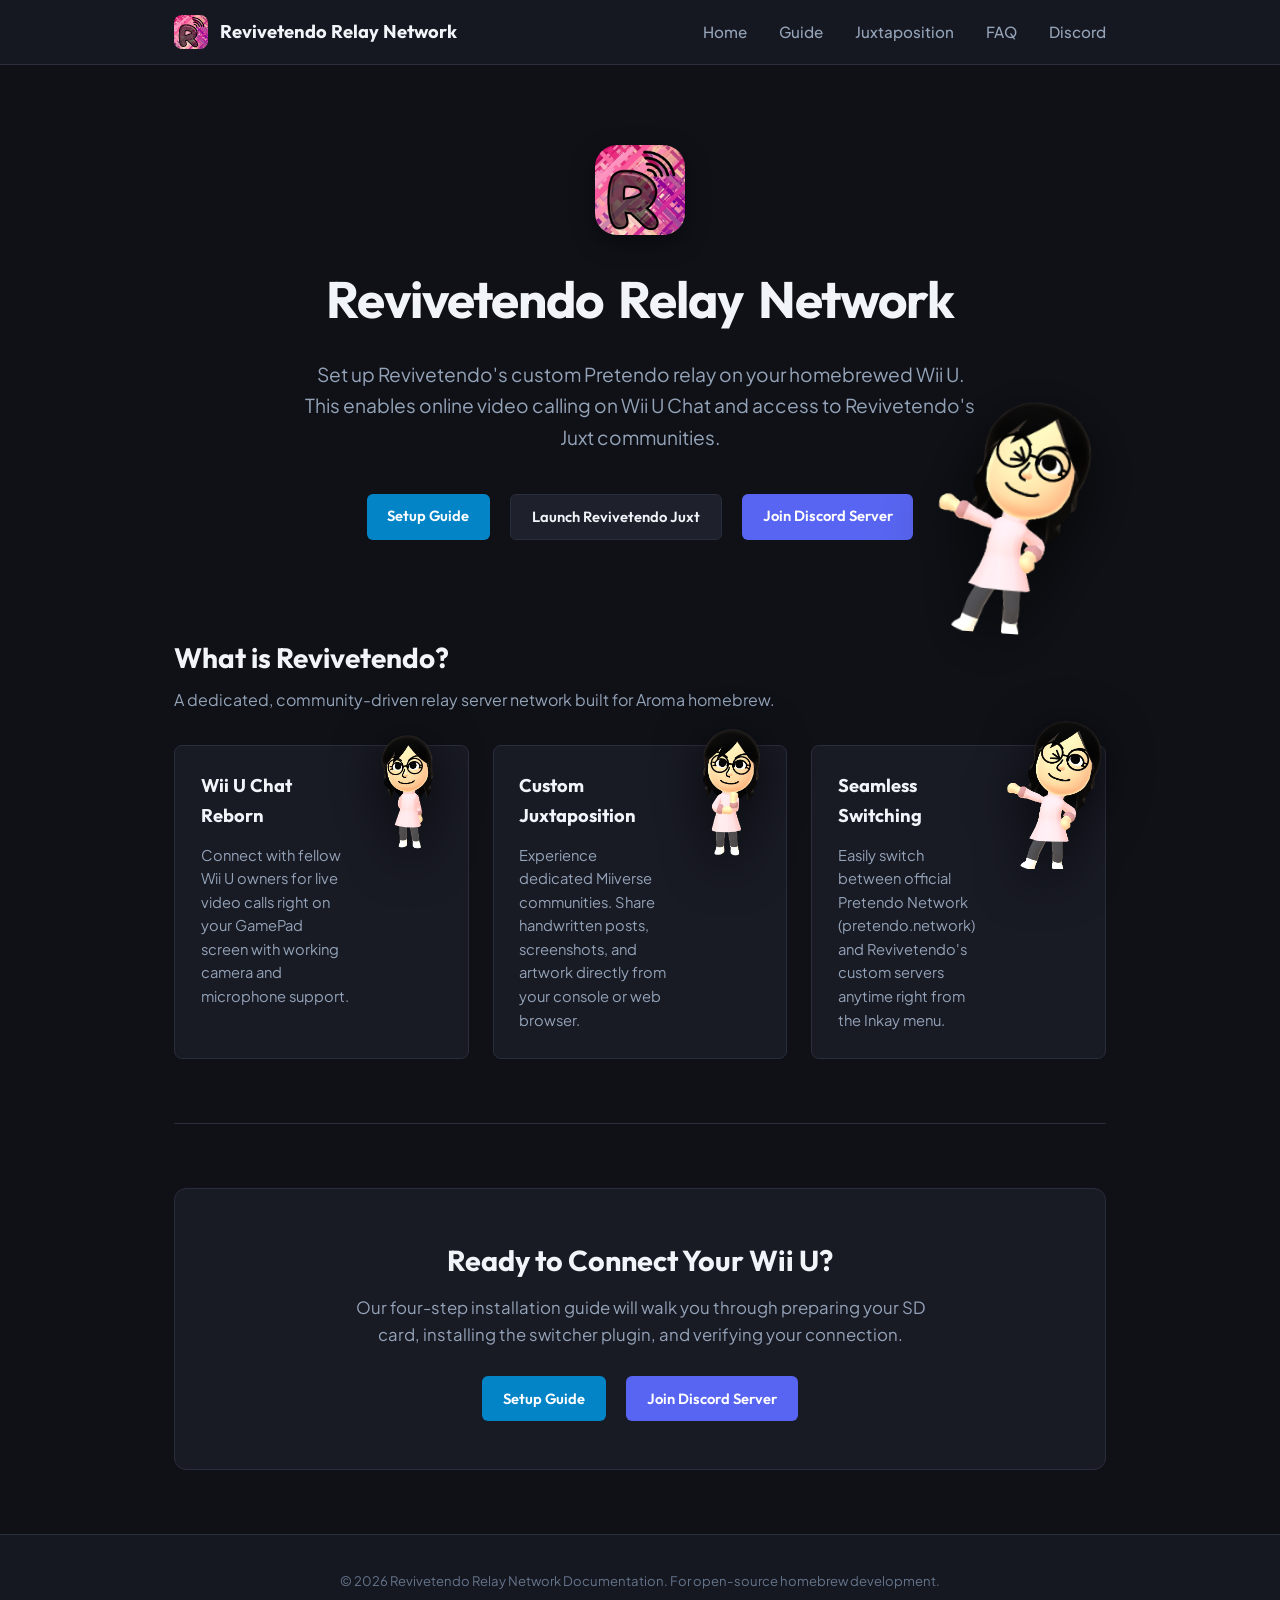
==== index.html @ d68499a0 "Use greetings_mii instead of laying_down_wondering_mii on Seamless Switching card" ====
<!DOCTYPE html>
<html lang="en">
<head>
  <meta charset="UTF-8">
  <meta name="viewport" content="width=device-width, initial-scale=1.0">
  <title>Revivetendo Relay Network — Home</title>
  <meta name="description" content="Welcome to the Revivetendo Relay Network. Bringing online video calling and custom Miiverse communities back to homebrewed Wii U consoles.">
  <link rel="icon" type="image/png" href="images/revivetendo_icon.png">
  <link rel="preconnect" href="https://fonts.googleapis.com">
  <link rel="preconnect" href="https://fonts.gstatic.com" crossorigin>
  <link href="https://fonts.googleapis.com/css2?family=Outfit:wght@400;500;600;700&family=Plus+Jakarta+Sans:wght@400;500;600;700&family=Fira+Code:wght@400;500&display=swap" rel="stylesheet">
  <link rel="stylesheet" href="style.css">
</head>
<body>
  <!-- Top Navigation -->
  <header class="navbar">
    <div class="nav-container">
      <a href="index.html" class="brand">
        <img src="images/revivetendo_icon.png" alt="Revivetendo Icon" class="brand-icon">
        <span class="brand-title">Revivetendo Relay Network</span>
      </a>

      <nav class="nav-links">
        <a href="index.html" class="nav-link">Home</a>
        <a href="guide.html" class="nav-link">Guide</a>
        <a href="guide.html#juxtaposition" class="nav-link">Juxtaposition</a>
        <a href="guide.html#faq" class="nav-link">FAQ</a>
        <a href="https://discord.gg/hbrHNpaX47" target="_blank" rel="noopener noreferrer" class="nav-link">Discord</a>
      </nav>
    </div>
  </header>

  <!-- Main Content -->
  <main class="main-content">
    <div class="container">
      <!-- Hero Section -->
      <section class="hero-section">
        <img src="images/greetings_mii.png" alt="Greetings Mii" class="mii-overlap-hero">
        <img src="images/revivetendo_icon.png" alt="Revivetendo Icon" class="hero-icon">
        
        <h1 class="animated-title">
          <span class="word" style="--animation-order: 1;">Revivetendo</span>
          <span class="word" style="--animation-order: 2;">Relay</span>
          <span class="word" style="--animation-order: 3;">Network</span>
        </h1>

        <p class="hero-description">
          Set up Revivetendo's custom Pretendo relay on your homebrewed Wii U. This enables online video calling on Wii U Chat and access to Revivetendo's Juxt communities.
        </p>

        <div class="hero-buttons">
          <a href="guide.html" class="btn btn-primary">
            Setup Guide
          </a>
          <a href="https://olv-web.nicochristmann.net/" target="_blank" rel="noopener noreferrer" class="btn btn-secondary">
            Launch Revivetendo Juxt
          </a>
          <a href="https://discord.gg/hbrHNpaX47" target="_blank" rel="noopener noreferrer" class="btn btn-discord">
            Join Discord Server
          </a>
        </div>
      </section>

      <!-- Key Features Grid -->
      <section class="content-section">
        <h2>What is Revivetendo?</h2>
        <p class="section-lead">A dedicated, community-driven relay server network built for Aroma homebrew.</p>

        <div class="feature-grid">
          <div class="feature-card has-mii">
            <img src="images/one_hand_on_the_back_mii.png" alt="Greeting Mii" class="mii-card-corner">
            <h3>Wii U Chat Reborn</h3>
            <p>Connect with fellow Wii U owners for live video calls right on your GamePad screen with working camera and microphone support.</p>
          </div>

          <div class="feature-card has-mii">
            <img src="images/thinking_mii.png" alt="Thinking Mii" class="mii-card-corner">
            <h3>Custom Juxtaposition</h3>
            <p>Experience dedicated Miiverse communities. Share handwritten posts, screenshots, and artwork directly from your console or web browser.</p>
          </div>

          <div class="feature-card has-mii">
            <img src="images/greetings_mii.png" alt="Greetings Mii" class="mii-card-corner">
            <h3>Seamless Switching</h3>
            <p>Easily switch between official Pretendo Network (pretendo.network) and Revivetendo's custom servers anytime right from the Inkay menu.</p>
          </div>
        </div>
      </section>

      <!-- Quick Start Banner -->
      <section class="quick-start-banner">
        <h2>Ready to Connect Your Wii U?</h2>
        <p>Our four-step installation guide will walk you through preparing your SD card, installing the switcher plugin, and verifying your connection.</p>
        <div class="hero-buttons">
          <a href="guide.html" class="btn btn-primary">Setup Guide</a>
          <a href="https://discord.gg/hbrHNpaX47" target="_blank" rel="noopener noreferrer" class="btn btn-discord">Join Discord Server</a>
        </div>
      </section>
    </div>
  </main>

  <!-- Footer -->
  <footer class="footer">
    <div class="container footer-content">
      <p>&copy; 2026 Revivetendo Relay Network Documentation. For open-source homebrew development.</p>
    </div>
  </footer>

  <script src="app.js"></script>
</body>
</html>
---- style.css ----
/* ==========================================================================
   Revivetendo Relay Network — Clean Solid CSS Design System
   ========================================================================== */

:root {
  /* Solid Color Palette - No Gradients or Glows */
  --bg-primary: #0f1117;
  --bg-secondary: #161821;
  --bg-tertiary: #1e202b;
  --bg-card: #181a24;
  --border-color: #2a2d3d;
  --border-hover: #3d4259;

  --text-main: #f1f5f9;
  --text-muted: #94a3b8;
  --text-dim: #64748b;

  --accent-cyan: #0284c7;
  --accent-cyan-hover: #0369a1;
  --accent-light: #38bdf8;
  --accent-purple: #7c3aed;
  --accent-green: #059669;

  /* Clean Typography */
  --font-main: 'Outfit', -apple-system, BlinkMacSystemFont, sans-serif;
  --font-body: 'Plus Jakarta Sans', -apple-system, BlinkMacSystemFont, sans-serif;
  --font-mono: 'Fira Code', monospace;
}

* {
  box-sizing: border-box;
  margin: 0;
  padding: 0;
}

html {
  scroll-behavior: smooth;
  font-family: var(--font-body);
  background-color: var(--bg-primary);
  color: var(--text-main);
}

body {
  line-height: 1.6;
}

.container {
  max-width: 980px;
  margin: 0 auto;
  padding: 0 1.5rem;
}

/* Links - High Contrast Bright Cyan */
a {
  color: var(--accent-light);
  text-decoration: underline;
  text-underline-offset: 3px;
  transition: color 0.15s ease;
}

a:hover {
  color: #7dd3fc;
}

/* Navigation */
.navbar {
  position: sticky;
  top: 0;
  z-index: 100;
  background-color: var(--bg-secondary);
  border-bottom: 1px solid var(--border-color);
}

.nav-container {
  display: flex;
  align-items: center;
  justify-content: space-between;
  height: 64px;
  max-width: 980px;
  margin: 0 auto;
  padding: 0 1.5rem;
}

.brand {
  display: flex;
  align-items: center;
  gap: 0.75rem;
  text-decoration: none !important;
}

.brand-icon {
  width: 34px;
  height: 34px;
  border-radius: 8px;
  object-fit: contain;
}

.brand-title {
  font-family: var(--font-main);
  font-weight: 700;
  font-size: 1.15rem;
  color: var(--text-main);
}

.nav-links {
  display: flex;
  gap: 2rem;
}

.nav-link {
  color: var(--text-muted);
  text-decoration: none !important;
  font-size: 0.95rem;
  font-weight: 500;
  transition: color 0.15s ease;
}

.nav-link:hover {
  color: var(--text-main);
}

/* Page Header */
.page-header {
  padding: 3rem 0 2rem;
  border-bottom: 1px solid var(--border-color);
  margin-bottom: 3rem;
}

.page-header h1 {
  font-family: var(--font-main);
  font-size: 2.3rem;
  font-weight: 700;
  color: var(--text-main);
  margin-bottom: 0.8rem;
}

.page-description {
  font-size: 1.05rem;
  color: var(--text-muted);
  max-width: 780px;
  line-height: 1.65;
}

/* Section Shared Styles */
.guide-section,
.content-section {
  margin-bottom: 4rem;
  padding-bottom: 4rem;
  border-bottom: 1px solid var(--border-color);
}

.guide-section h2,
.content-section h2 {
  font-family: var(--font-main);
  font-size: 1.75rem;
  font-weight: 700;
  color: var(--text-main);
  margin-bottom: 0.4rem;
}

.section-lead {
  font-size: 1rem;
  color: var(--text-muted);
  margin-bottom: 2rem;
}

/* Step Cards */
.steps-list {
  display: flex;
  flex-direction: column;
  gap: 2rem;
}

.step-card {
  display: grid;
  grid-template-columns: 85px 1fr;
  gap: 1.8rem;
  background-color: var(--bg-card);
  border: 1px solid var(--border-color);
  border-radius: 10px;
  padding: 2rem;
  position: relative;
  overflow: hidden;
}

.step-number {
  font-family: var(--font-main);
  font-size: 1.05rem;
  font-weight: 700;
  color: var(--accent-light);
  text-transform: uppercase;
  letter-spacing: 0.05em;
  padding-top: 0.1rem;
}

.step-content h3 {
  font-family: var(--font-main);
  font-size: 1.35rem;
  font-weight: 700;
  color: var(--text-main);
  margin-bottom: 0.6rem;
}

.step-content p {
  color: var(--text-main);
  font-size: 0.98rem;
  margin-bottom: 1.25rem;
}

.step-note {
  font-size: 0.9rem !important;
  color: var(--text-muted) !important;
  margin-top: 1rem;
  margin-bottom: 0 !important;
}

/* Guide Reference Images - Natural Aspect Ratio, No Black Areas */
.guide-image-container {
  margin: 1.5rem 0;
  width: 100%;
}

.guide-image {
  width: 100%;
  max-width: 580px;
  height: auto;
  display: block;
  border: 1px solid var(--border-color);
  border-radius: 8px;
  box-shadow: 0 4px 14px rgba(0, 0, 0, 0.35);
}

.image-caption {
  font-size: 0.82rem;
  color: var(--text-dim);
  margin-top: 0.5rem;
  display: block;
}

/* Clean Boxes inside steps */
.info-box {
  background-color: var(--bg-tertiary);
  border: 1px solid var(--border-color);
  border-radius: 8px;
  padding: 1.25rem 1.4rem;
  margin-bottom: 1.5rem;
}

.info-box h4 {
  font-size: 0.95rem;
  font-weight: 700;
  color: var(--text-main);
  margin-bottom: 0.4rem;
}

.info-box p {
  font-size: 0.92rem !important;
  color: var(--text-muted) !important;
  margin: 0 !important;
}

.requirements-list {
  background-color: var(--bg-tertiary);
  border: 1px solid var(--border-color);
  border-radius: 8px;
  padding: 1.25rem 1.4rem;
}

.requirements-list h4 {
  font-size: 0.95rem;
  font-weight: 700;
  color: var(--text-main);
  margin-bottom: 0.6rem;
}

.requirements-list ul {
  list-style-type: disc;
  margin-left: 1.25rem;
  display: flex;
  flex-direction: column;
  gap: 0.5rem;
}

.requirements-list li {
  font-size: 0.92rem;
  color: var(--text-main);
}

/* Action Box */
.action-box {
  background-color: var(--bg-tertiary);
  border: 1px solid var(--border-color);
  border-radius: 8px;
  padding: 1.25rem 1.4rem;
  display: flex;
  align-items: center;
  justify-content: space-between;
  gap: 1.5rem;
  margin-bottom: 1.5rem;
  flex-wrap: wrap;
}

.action-box h4 {
  font-size: 1.05rem;
  color: var(--text-main);
  font-weight: 700;
  margin-bottom: 0.15rem;
}

.text-muted {
  color: var(--text-muted);
  font-size: 0.85rem;
}

/* Buttons - Pure White Text on Cyan Background */
.btn,
a.btn,
.feature-card a.btn,
.action-box a.btn {
  display: inline-block;
  padding: 0.65rem 1.3rem;
  border-radius: 6px;
  font-family: var(--font-main);
  font-weight: 600;
  font-size: 0.92rem;
  text-decoration: none !important;
  border: none;
  cursor: pointer;
  background-color: var(--accent-cyan);
  color: #ffffff !important;
  transition: background-color 0.15s ease, border-color 0.15s ease;
}

.btn:hover,
a.btn:hover,
.feature-card a.btn:hover,
.action-box a.btn:hover {
  background-color: var(--accent-cyan-hover);
  color: #ffffff !important;
}

.btn-secondary,
a.btn-secondary {
  background-color: var(--bg-tertiary) !important;
  border: 1px solid var(--border-color) !important;
  color: var(--text-main) !important;
}

.btn-secondary:hover,
a.btn-secondary:hover {
  background-color: #262938 !important;
  border-color: var(--border-hover) !important;
  color: #ffffff !important;
}

.btn-discord,
a.btn-discord {
  background-color: #5865f2 !important;
  color: #ffffff !important;
}

.btn-discord:hover,
a.btn-discord:hover {
  background-color: #4752c4 !important;
  color: #ffffff !important;
}

/* Landing Page Hero Section */
.hero-section {
  padding: 5rem 0 3rem;
  border-bottom: none !important;
  margin-bottom: 3rem;
  text-align: center;
  position: relative;
  overflow: visible !important;
}

.hero-icon {
  width: 90px;
  height: 90px;
  border-radius: 22px;
  margin: 0 auto 1.5rem;
  display: block;
  box-shadow: 0 8px 24px rgba(0, 0, 0, 0.4);
}

/* Animation: Drop in one by one from top WITHOUT fade (opacity stays 100%) */
@keyframes dropFromTop {
  0% {
    transform: translateY(-45px);
    visibility: hidden;
  }
  1% {
    visibility: visible;
  }
  100% {
    transform: translateY(0);
    visibility: visible;
  }
}

.animated-title {
  display: inline-flex;
  gap: 0.3em;
  flex-wrap: wrap;
  justify-content: center;
  font-family: var(--font-main);
  font-size: 3.2rem;
  font-weight: 700;
  color: var(--text-main);
  margin-bottom: 1.1rem;
  letter-spacing: -0.02em;
}

.animated-title .word {
  display: inline-block;
  visibility: hidden;
  animation: dropFromTop 0.32s cubic-bezier(0.2, 0.85, 0.35, 1.1) forwards;
  animation-delay: calc(var(--animation-order) * 0.25s);
}

.hero-description {
  font-size: 1.2rem;
  color: var(--text-muted);
  max-width: 680px;
  margin: 0 auto 2.5rem;
  line-height: 1.65;
}

.hero-buttons {
  display: flex;
  gap: 1.25rem;
  justify-content: center;
  flex-wrap: wrap;
}

/* Mii Characters Placed Inside Blank Box Areas & Popping Out-of-Bounds */
.content-section,
.feature-grid,
.feature-card,
.step-card,
.info-box,
.requirements-list {
  position: relative;
  overflow: visible !important;
}

/* Feature cards with outer corner Miis: reserve 90px right padding on BOTH title and paragraph so text wraps cleanly and zero words are blocked */
.feature-card.has-mii {
  position: relative;
  overflow: visible !important;
}

.feature-card.has-mii h3,
.feature-card.has-mii p {
  padding-right: 90px;
}

.feature-card.has-mii h3 {
  margin-bottom: 0.85rem;
}

.mii-card-corner {
  position: absolute;
  right: -24px;
  top: -42px;
  height: 165px;
  width: auto;
  z-index: 10;
  filter: drop-shadow(0 10px 24px rgba(0, 0, 0, 0.65));
  pointer-events: none;
}

.mii-card-corner-lounging {
  position: absolute;
  right: -18px;
  top: -50px;
  height: 140px;
  width: auto;
  z-index: 10;
  filter: drop-shadow(0 10px 24px rgba(0, 0, 0, 0.65));
  pointer-events: none;
}

/* Hero section bottom-right overlapping Mii */
.mii-overlap-hero {
  position: absolute;
  right: -25px;
  bottom: -45px;
  height: 260px;
  width: auto;
  z-index: 10;
  filter: drop-shadow(0 16px 36px rgba(0, 0, 0, 0.7));
  transform: rotate(4deg);
  pointer-events: none;
}

@media (max-width: 900px) {
  .mii-overlap-hero {
    height: 180px;
    right: -10px;
    bottom: -30px;
  }
}

@media (max-width: 600px) {
  .feature-card.has-mii h3 {
    padding-right: 0;
  }
  .mii-card-corner,
  .mii-overlap-hero {
    display: none;
  }
}

/* Quick Start Banner */
.quick-start-banner {
  background-color: var(--bg-card);
  border: 1px solid var(--border-color);
  border-radius: 12px;
  padding: 3rem 2rem;
  text-align: center;
  margin-bottom: 4rem;
  position: relative;
  overflow: hidden;
}

.quick-start-banner h2 {
  font-family: var(--font-main);
  font-size: 1.8rem;
  font-weight: 700;
  color: var(--text-main);
  margin-bottom: 0.75rem;
}

.quick-start-banner p {
  color: var(--text-muted);
  font-size: 1.05rem;
  margin-bottom: 1.75rem;
  max-width: 580px;
  margin-left: auto;
  margin-right: auto;
}

/* Code block / Directory tree */
.code-block {
  background-color: var(--bg-tertiary);
  border: 1px solid var(--border-color);
  border-radius: 8px;
  overflow: hidden;
  margin-bottom: 1.5rem;
}

.code-header {
  background-color: var(--bg-secondary);
  padding: 0.55rem 1.2rem;
  display: flex;
  justify-content: space-between;
  align-items: center;
  font-size: 0.82rem;
  color: var(--text-muted);
  border-bottom: 1px solid var(--border-color);
}

.btn-copy {
  background-color: var(--border-color);
  border: none;
  color: var(--text-main);
  padding: 0.28rem 0.7rem;
  border-radius: 4px;
  font-size: 0.75rem;
  font-weight: 600;
  cursor: pointer;
}

.btn-copy:hover {
  background-color: var(--border-hover);
}

.code-block pre {
  padding: 1.1rem 1.4rem;
  font-family: var(--font-mono);
  font-size: 0.86rem;
  line-height: 1.5;
  color: var(--text-main);
  overflow-x: auto;
}

/* Ordered instructions */
.ordered-instructions {
  margin-left: 1.4rem;
  display: flex;
  flex-direction: column;
  gap: 0.85rem;
  margin-bottom: 1.5rem;
}

.ordered-instructions li {
  font-size: 0.95rem;
  color: var(--text-main);
  padding-left: 0.3rem;
}

/* Controller Physical Button Tokens */
.controller-btn {
  display: inline-flex;
  align-items: center;
  justify-content: center;
  font-family: var(--font-main);
  font-weight: 700;
  color: #f8fafc;
  background-color: #334155;
  border: 1px solid #64748b;
  box-shadow: 0 2px 0 #0f172a, 0 3px 3px rgba(0, 0, 0, 0.3);
  user-select: none;
  vertical-align: middle;
  line-height: 1;
  margin: 0 0.15rem;
}

.controller-btn.btn-round {
  width: 24px;
  height: 24px;
  border-radius: 50%;
  font-size: 0.82rem;
}

.controller-btn.btn-shoulder {
  padding: 0 0.55rem;
  height: 24px;
  border-radius: 6px;
  font-size: 0.82rem;
}

.controller-btn.btn-pill {
  padding: 0 0.65rem;
  height: 24px;
  border-radius: 12px;
  font-size: 0.74rem;
  letter-spacing: 0.04em;
}

.controller-btn.btn-dpad {
  width: 24px;
  height: 24px;
  border-radius: 4px;
  padding: 2px;
}

.controller-btn svg {
  display: block;
}

/* Feature Grid */
.feature-grid {
  display: grid;
  grid-template-columns: repeat(auto-fit, minmax(280px, 1fr));
  gap: 1.5rem;
}

.feature-card {
  background-color: var(--bg-card);
  border: 1px solid var(--border-color);
  border-radius: 8px;
  padding: 1.6rem;
}

.feature-card h3 {
  font-family: var(--font-main);
  font-size: 1.15rem;
  font-weight: 700;
  color: var(--text-main);
  margin-bottom: 0.5rem;
}

.feature-card p {
  color: var(--text-muted);
  font-size: 0.92rem;
  line-height: 1.6;
}

.feature-card a {
  color: var(--accent-light);
}

.feature-card a:hover {
  text-decoration: underline;
}

/* FAQ List */
.faq-list {
  display: flex;
  flex-direction: column;
  gap: 0.85rem;
}

.faq-item {
  background-color: var(--bg-card);
  border: 1px solid var(--border-color);
  border-radius: 8px;
  overflow: hidden;
}

.faq-question {
  width: 100%;
  background-color: transparent;
  border: none;
  padding: 1.15rem 1.4rem;
  display: flex;
  justify-content: space-between;
  align-items: center;
  text-align: left;
  font-family: var(--font-main);
  font-size: 1rem;
  font-weight: 600;
  color: var(--text-main);
  cursor: pointer;
}

.faq-indicator {
  font-size: 1.25rem;
  font-weight: 400;
  color: var(--accent-light);
}

.faq-answer {
  max-height: 0;
  overflow: hidden;
  transition: max-height 0.25s ease;
}

.faq-answer p {
  padding: 0 1.4rem 1.3rem;
  color: var(--text-muted);
  font-size: 0.92rem;
  line-height: 1.65;
}

/* Footer */
.footer {
  padding: 2.2rem 0;
  background-color: var(--bg-secondary);
  border-top: 1px solid var(--border-color);
}

.footer-content {
  text-align: center;
  color: var(--text-dim);
  font-size: 0.82rem;
}

/* Responsive */
@media (max-width: 768px) {
  .step-card {
    grid-template-columns: 1fr;
    gap: 0.6rem;
  }

  .step-number {
    padding-top: 0;
  }

  .nav-links {
    display: none;
  }

  .page-header h1,
  .hero-section h1,
  .animated-title {
    font-size: 2.2rem;
  }
}
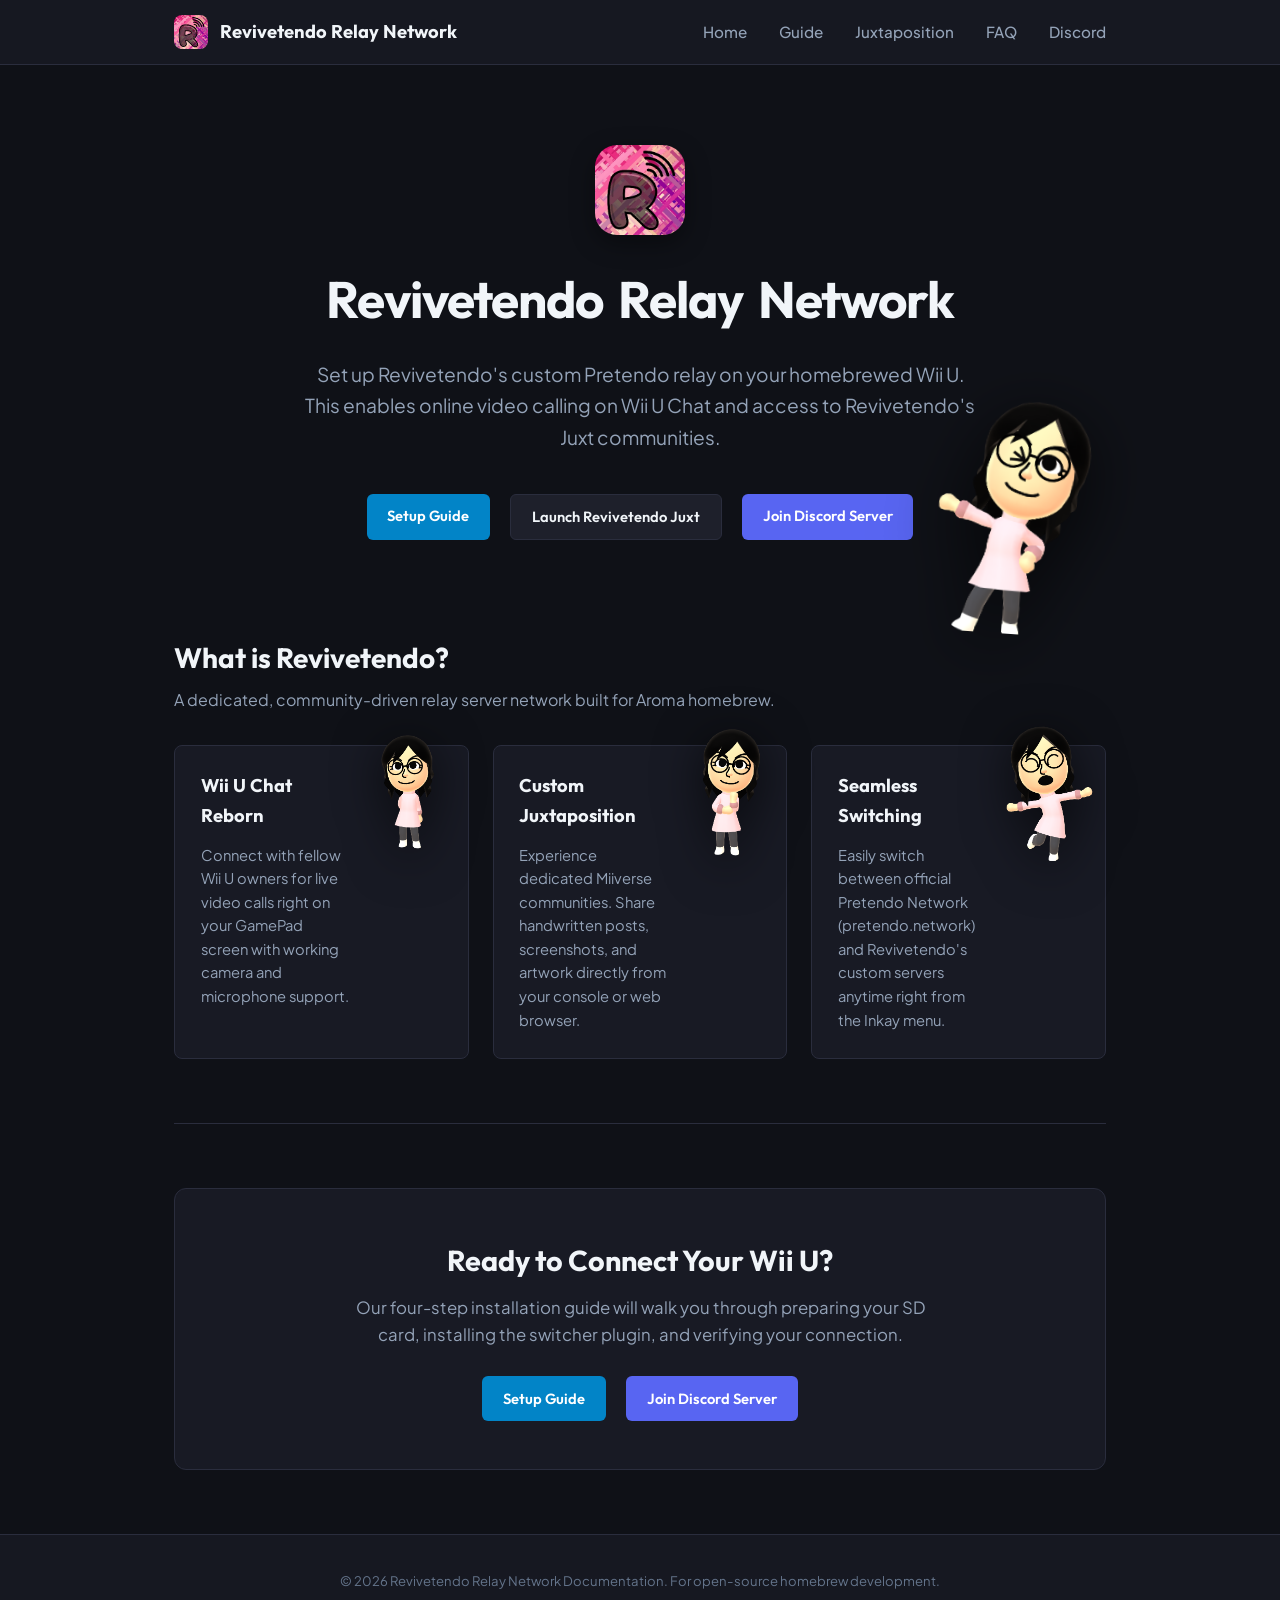
==== commit 5071397c: "Use happy_mii instead of greetings_mii on Seamless Switching feature card" ====
--- a/index.html
+++ b/index.html
@@ -80,7 +80,7 @@
           </div>
 
           <div class="feature-card has-mii">
-            <img src="images/greetings_mii.png" alt="Greetings Mii" class="mii-card-corner">
+            <img src="images/happy_mii.png" alt="Happy Mii" class="mii-card-corner">
             <h3>Seamless Switching</h3>
             <p>Easily switch between official Pretendo Network (pretendo.network) and Revivetendo's custom servers anytime right from the Inkay menu.</p>
           </div>
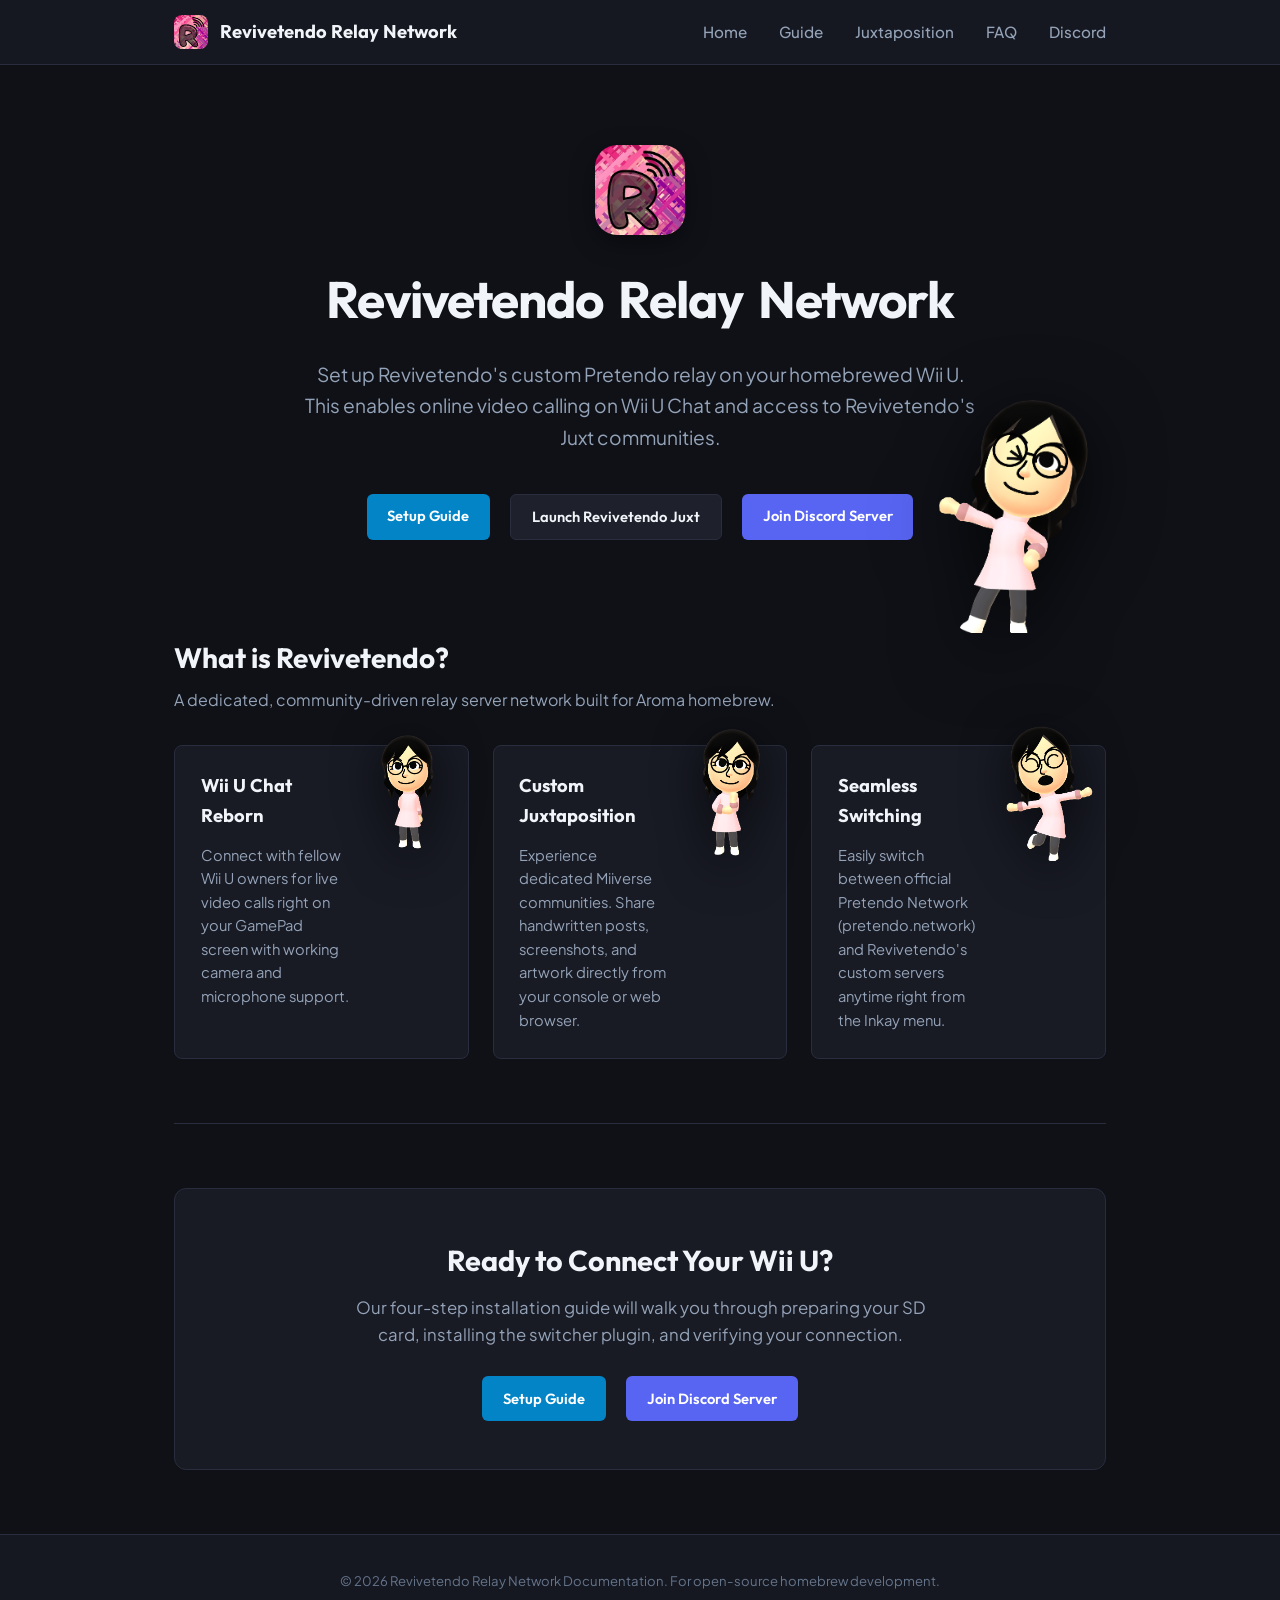
==== commit 4c110677: "Animate all landing page sections, cards, and footer to stagger into view only after title word-drop" ====
--- a/index.html
+++ b/index.html
@@ -35,7 +35,7 @@
     <div class="container">
       <!-- Hero Section -->
       <section class="hero-section">
-        <img src="images/greetings_mii.png" alt="Greetings Mii" class="mii-overlap-hero">
+        <img src="images/greetings_mii.png" alt="Greetings Mii" class="mii-overlap-hero stagger-in" style="--stagger-order: 2;">
         <img src="images/revivetendo_icon.png" alt="Revivetendo Icon" class="hero-icon">
         
         <h1 class="animated-title">
@@ -44,11 +44,11 @@
           <span class="word" style="--animation-order: 3;">Network</span>
         </h1>
 
-        <p class="hero-description">
+        <p class="hero-description stagger-in" style="--stagger-order: 0;">
           Set up Revivetendo's custom Pretendo relay on your homebrewed Wii U. This enables online video calling on Wii U Chat and access to Revivetendo's Juxt communities.
         </p>
 
-        <div class="hero-buttons">
+        <div class="hero-buttons stagger-in" style="--stagger-order: 1;">
           <a href="guide.html" class="btn btn-primary">
             Setup Guide
           </a>
@@ -63,23 +63,25 @@
 
       <!-- Key Features Grid -->
       <section class="content-section">
-        <h2>What is Revivetendo?</h2>
-        <p class="section-lead">A dedicated, community-driven relay server network built for Aroma homebrew.</p>
+        <div class="stagger-in" style="--stagger-order: 3;">
+          <h2>What is Revivetendo?</h2>
+          <p class="section-lead">A dedicated, community-driven relay server network built for Aroma homebrew.</p>
+        </div>
 
         <div class="feature-grid">
-          <div class="feature-card has-mii">
+          <div class="feature-card has-mii stagger-in" style="--stagger-order: 4;">
             <img src="images/one_hand_on_the_back_mii.png" alt="Greeting Mii" class="mii-card-corner">
             <h3>Wii U Chat Reborn</h3>
             <p>Connect with fellow Wii U owners for live video calls right on your GamePad screen with working camera and microphone support.</p>
           </div>
 
-          <div class="feature-card has-mii">
+          <div class="feature-card has-mii stagger-in" style="--stagger-order: 5;">
             <img src="images/thinking_mii.png" alt="Thinking Mii" class="mii-card-corner">
             <h3>Custom Juxtaposition</h3>
             <p>Experience dedicated Miiverse communities. Share handwritten posts, screenshots, and artwork directly from your console or web browser.</p>
           </div>
 
-          <div class="feature-card has-mii">
+          <div class="feature-card has-mii stagger-in" style="--stagger-order: 6;">
             <img src="images/happy_mii.png" alt="Happy Mii" class="mii-card-corner">
             <h3>Seamless Switching</h3>
             <p>Easily switch between official Pretendo Network (pretendo.network) and Revivetendo's custom servers anytime right from the Inkay menu.</p>
@@ -88,7 +90,7 @@
       </section>
 
       <!-- Quick Start Banner -->
-      <section class="quick-start-banner">
+      <section class="quick-start-banner stagger-in" style="--stagger-order: 7;">
         <h2>Ready to Connect Your Wii U?</h2>
         <p>Our four-step installation guide will walk you through preparing your SD card, installing the switcher plugin, and verifying your connection.</p>
         <div class="hero-buttons">
@@ -100,7 +102,7 @@
   </main>
 
   <!-- Footer -->
-  <footer class="footer">
+  <footer class="footer stagger-in" style="--stagger-order: 8;">
     <div class="container footer-content">
       <p>&copy; 2026 Revivetendo Relay Network Documentation. For open-source homebrew development.</p>
     </div>
--- a/style.css
+++ b/style.css
@@ -417,6 +417,30 @@
   visibility: hidden;
   animation: dropFromTop 0.32s cubic-bezier(0.2, 0.85, 0.35, 1.1) forwards;
   animation-delay: calc(var(--animation-order) * 0.25s);
+}
+
+/* Staggered entrance for all content appearing AFTER title word drop completes (~1.08s) */
+@keyframes staggerFadeUp {
+  0% {
+    opacity: 0;
+    transform: translateY(22px);
+    visibility: hidden;
+  }
+  1% {
+    visibility: visible;
+  }
+  100% {
+    opacity: 1;
+    transform: translateY(0);
+    visibility: visible;
+  }
+}
+
+.stagger-in {
+  opacity: 0;
+  visibility: hidden;
+  animation: staggerFadeUp 0.42s cubic-bezier(0.16, 1, 0.3, 1) forwards;
+  animation-delay: calc(1.08s + var(--stagger-order, 0) * 0.14s);
 }
 
 .hero-description {
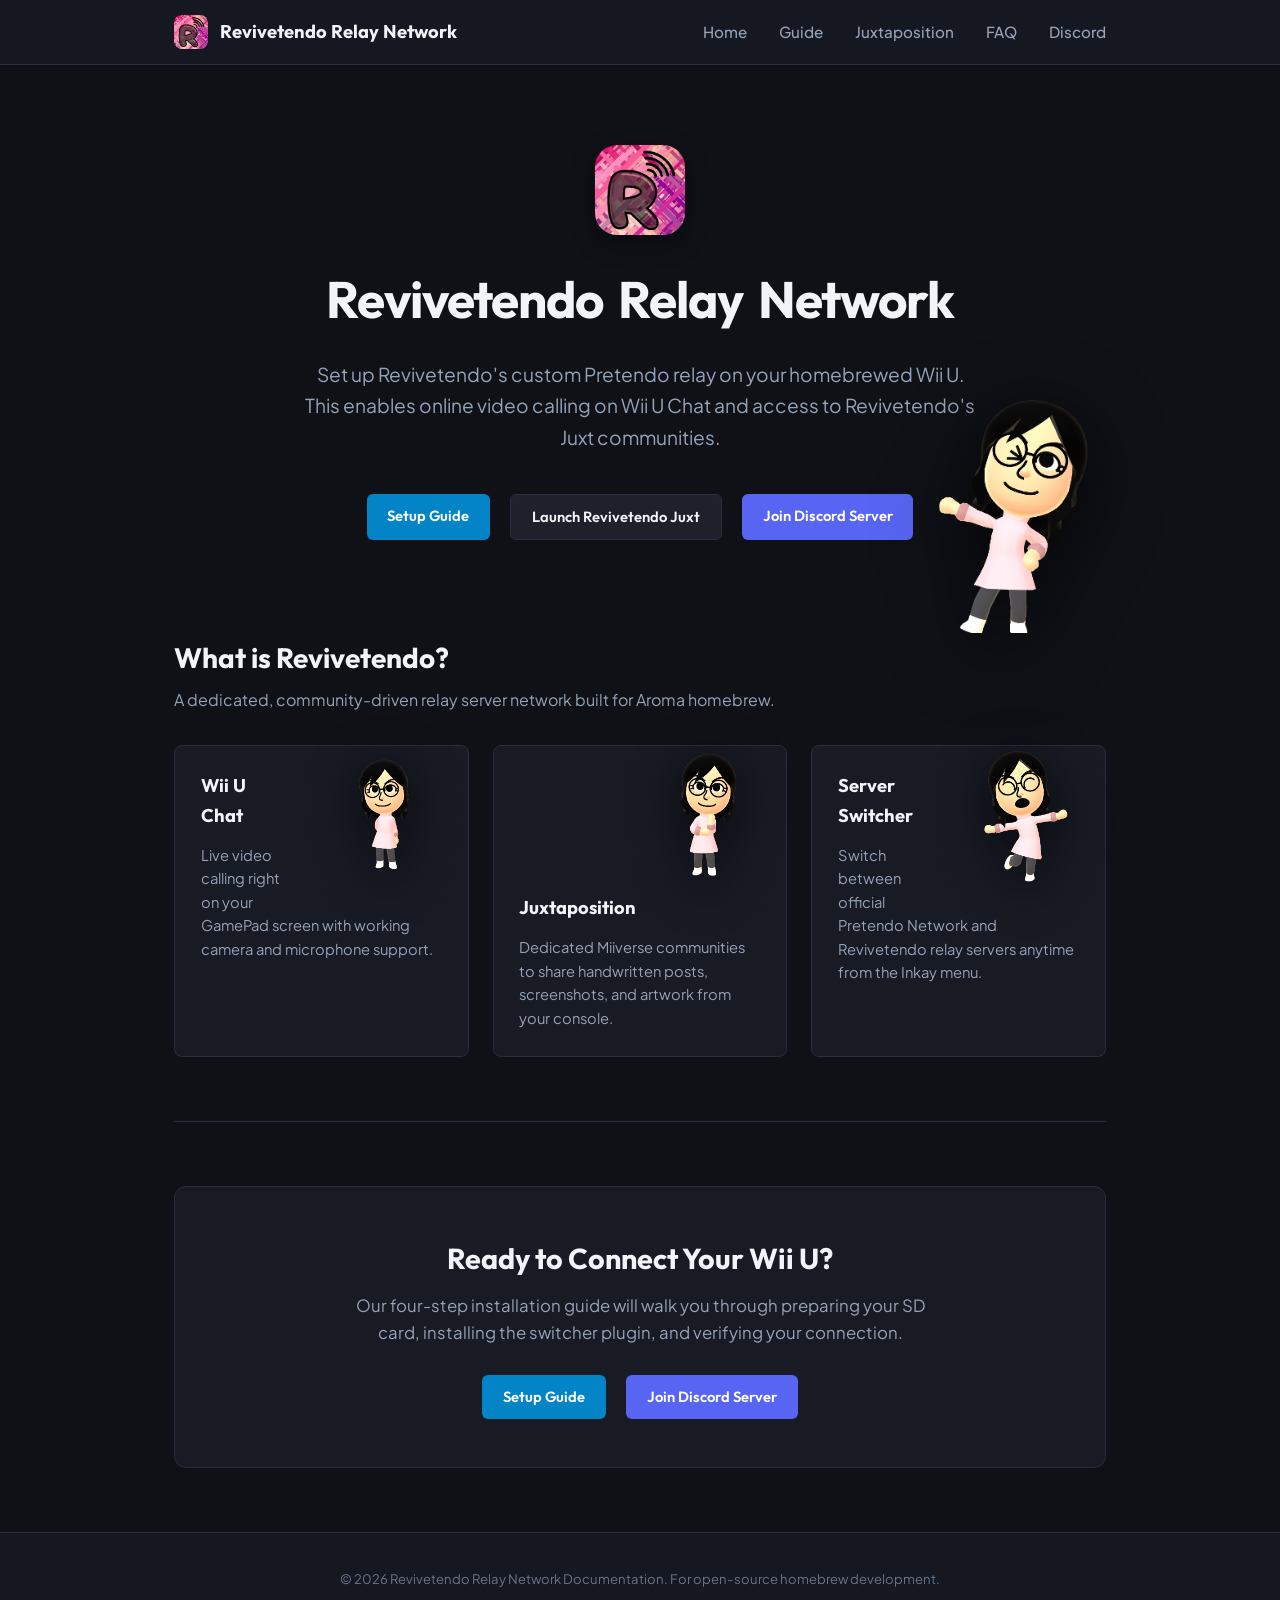
==== commit 28f49d8a: "Revert corner Miis back to float layout and simplify card titles and text for clean wrapping without" ====
--- a/index.html
+++ b/index.html
@@ -71,20 +71,20 @@
         <div class="feature-grid">
           <div class="feature-card has-mii stagger-in" style="--stagger-order: 4;">
             <img src="images/one_hand_on_the_back_mii.png" alt="Greeting Mii" class="mii-card-corner">
-            <h3>Wii U Chat Reborn</h3>
-            <p>Connect with fellow Wii U owners for live video calls right on your GamePad screen with working camera and microphone support.</p>
+            <h3>Wii U Chat</h3>
+            <p>Live video calling right on your GamePad screen with working camera and microphone support.</p>
           </div>
 
           <div class="feature-card has-mii stagger-in" style="--stagger-order: 5;">
             <img src="images/thinking_mii.png" alt="Thinking Mii" class="mii-card-corner">
-            <h3>Custom Juxtaposition</h3>
-            <p>Experience dedicated Miiverse communities. Share handwritten posts, screenshots, and artwork directly from your console or web browser.</p>
+            <h3>Juxtaposition</h3>
+            <p>Dedicated Miiverse communities to share handwritten posts, screenshots, and artwork from your console.</p>
           </div>
 
           <div class="feature-card has-mii stagger-in" style="--stagger-order: 6;">
             <img src="images/happy_mii.png" alt="Happy Mii" class="mii-card-corner">
-            <h3>Seamless Switching</h3>
-            <p>Easily switch between official Pretendo Network (pretendo.network) and Revivetendo's custom servers anytime right from the Inkay menu.</p>
+            <h3>Server Switcher</h3>
+            <p>Switch between official Pretendo Network and Revivetendo relay servers anytime from the Inkay menu.</p>
           </div>
         </div>
       </section>
--- a/style.css
+++ b/style.css
@@ -439,8 +439,8 @@
 .stagger-in {
   opacity: 0;
   visibility: hidden;
-  animation: staggerFadeUp 0.42s cubic-bezier(0.16, 1, 0.3, 1) forwards;
-  animation-delay: calc(1.08s + var(--stagger-order, 0) * 0.14s);
+  animation: staggerFadeUp 0.45s cubic-bezier(0.16, 1, 0.3, 1) forwards;
+  animation-delay: 1.08s;
 }
 
 .hero-description {
@@ -469,38 +469,29 @@
   overflow: visible !important;
 }
 
-/* Feature cards with outer corner Miis: reserve 90px right padding on BOTH title and paragraph so text wraps cleanly and zero words are blocked */
+/* Feature cards with outer corner Miis: float layout wraps upper lines (simplified titles & top p lines) next to body, and lets lower text flow across 100% width below shoes with zero empty column */
 .feature-card.has-mii {
   position: relative;
   overflow: visible !important;
 }
 
-.feature-card.has-mii h3,
-.feature-card.has-mii p {
-  padding-right: 90px;
-}
-
 .feature-card.has-mii h3 {
   margin-bottom: 0.85rem;
 }
 
+.feature-card.has-mii p {
+  padding-right: 0;
+}
+
 .mii-card-corner {
-  position: absolute;
-  right: -24px;
-  top: -42px;
-  height: 165px;
+  float: right;
+  margin-top: -42px;
+  margin-right: -24px;
+  margin-left: 16px;
+  margin-bottom: 4px;
+  height: 160px;
   width: auto;
-  z-index: 10;
-  filter: drop-shadow(0 10px 24px rgba(0, 0, 0, 0.65));
-  pointer-events: none;
-}
-
-.mii-card-corner-lounging {
-  position: absolute;
-  right: -18px;
-  top: -50px;
-  height: 140px;
-  width: auto;
+  position: relative;
   z-index: 10;
   filter: drop-shadow(0 10px 24px rgba(0, 0, 0, 0.65));
   pointer-events: none;
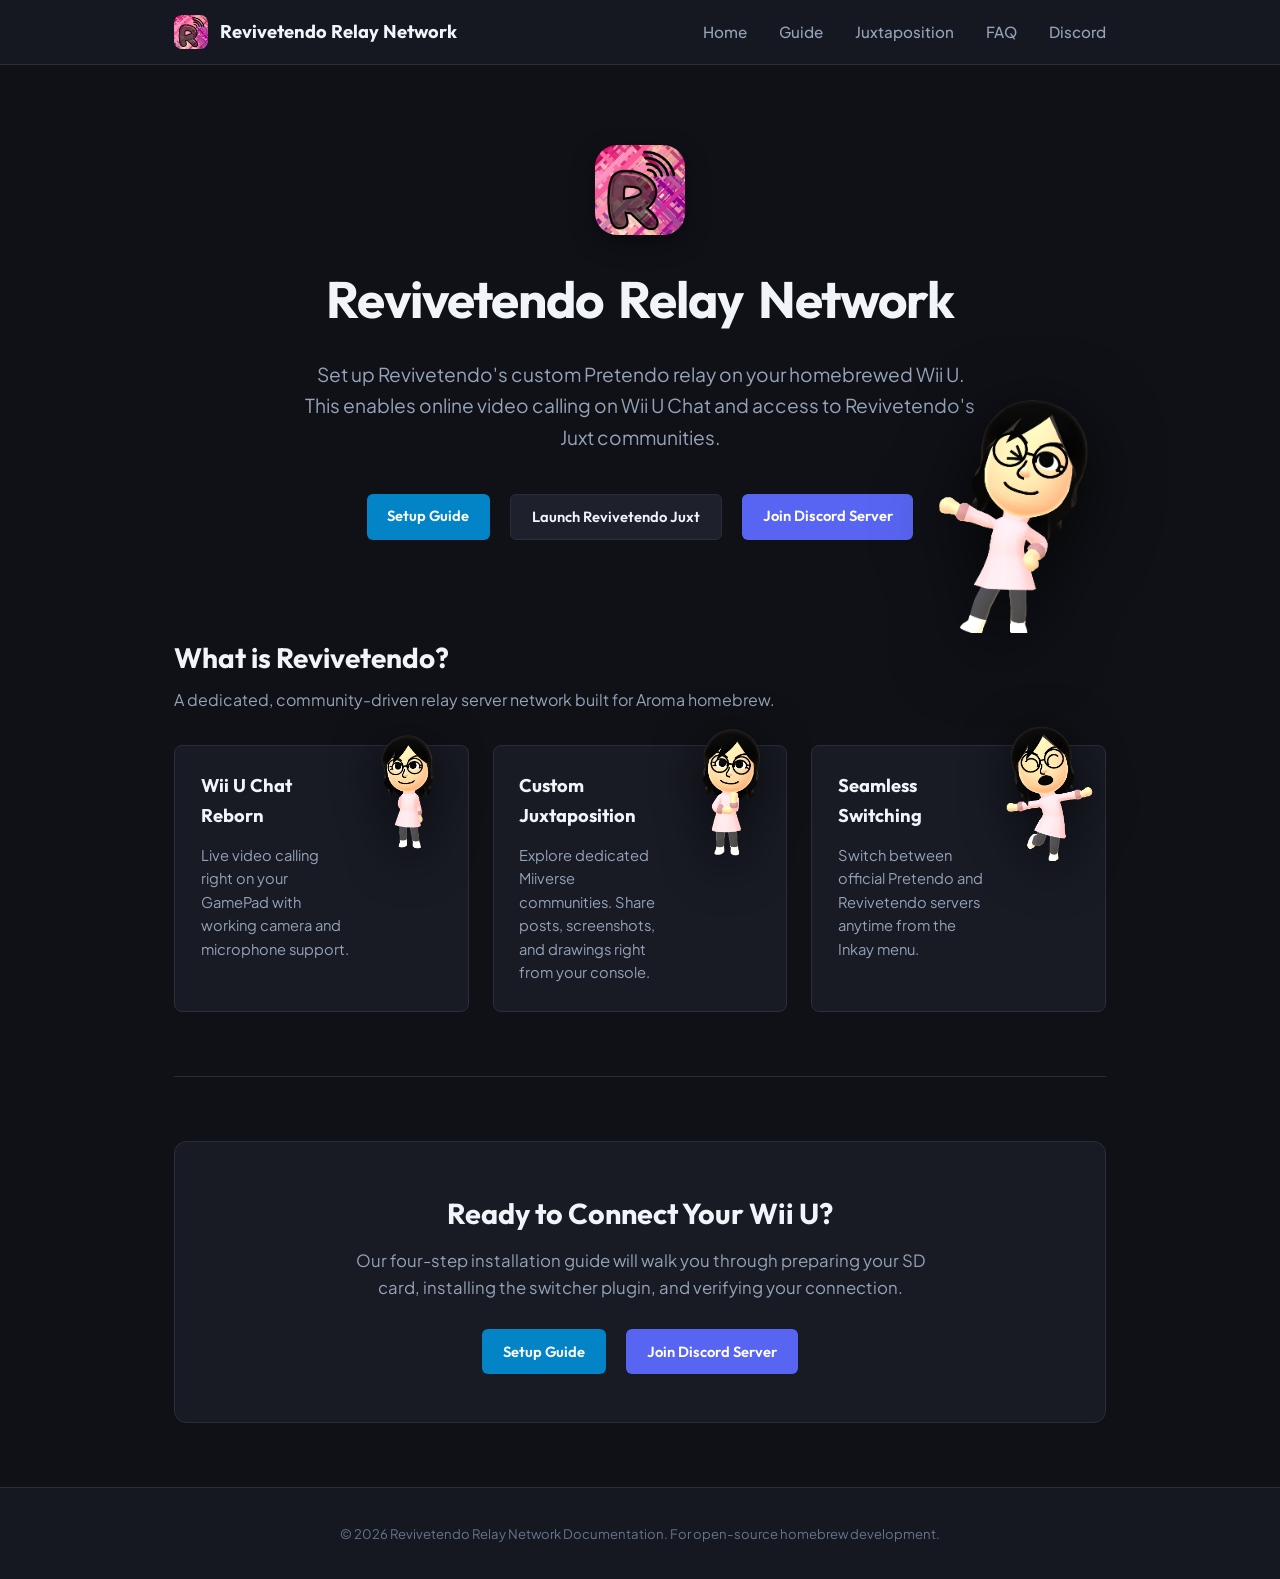
==== commit 2228d3fb: "Simplify all feature card text for punchier, concise descriptions across index and guide pages" ====
--- a/index.html
+++ b/index.html
@@ -71,20 +71,20 @@
         <div class="feature-grid">
           <div class="feature-card has-mii stagger-in" style="--stagger-order: 4;">
             <img src="images/one_hand_on_the_back_mii.png" alt="Greeting Mii" class="mii-card-corner">
-            <h3>Wii U Chat</h3>
-            <p>Live video calling right on your GamePad screen with working camera and microphone support.</p>
+            <h3>Wii U Chat Reborn</h3>
+            <p>Live video calling right on your GamePad with working camera and microphone support.</p>
           </div>
 
           <div class="feature-card has-mii stagger-in" style="--stagger-order: 5;">
             <img src="images/thinking_mii.png" alt="Thinking Mii" class="mii-card-corner">
-            <h3>Juxtaposition</h3>
-            <p>Dedicated Miiverse communities to share handwritten posts, screenshots, and artwork from your console.</p>
+            <h3>Custom Juxtaposition</h3>
+            <p>Explore dedicated Miiverse communities. Share posts, screenshots, and drawings right from your console.</p>
           </div>
 
           <div class="feature-card has-mii stagger-in" style="--stagger-order: 6;">
             <img src="images/happy_mii.png" alt="Happy Mii" class="mii-card-corner">
-            <h3>Server Switcher</h3>
-            <p>Switch between official Pretendo Network and Revivetendo relay servers anytime from the Inkay menu.</p>
+            <h3>Seamless Switching</h3>
+            <p>Switch between official Pretendo and Revivetendo servers anytime from the Inkay menu.</p>
           </div>
         </div>
       </section>
--- a/style.css
+++ b/style.css
@@ -469,29 +469,38 @@
   overflow: visible !important;
 }
 
-/* Feature cards with outer corner Miis: float layout wraps upper lines (simplified titles & top p lines) next to body, and lets lower text flow across 100% width below shoes with zero empty column */
+/* Feature cards with outer corner Miis: reserve 90px right padding on BOTH title and paragraph so text wraps cleanly and zero words are blocked */
 .feature-card.has-mii {
   position: relative;
   overflow: visible !important;
 }
 
+.feature-card.has-mii h3,
+.feature-card.has-mii p {
+  padding-right: 90px;
+}
+
 .feature-card.has-mii h3 {
   margin-bottom: 0.85rem;
 }
 
-.feature-card.has-mii p {
-  padding-right: 0;
-}
-
 .mii-card-corner {
-  float: right;
-  margin-top: -42px;
-  margin-right: -24px;
-  margin-left: 16px;
-  margin-bottom: 4px;
-  height: 160px;
+  position: absolute;
+  right: -24px;
+  top: -42px;
+  height: 165px;
   width: auto;
-  position: relative;
+  z-index: 10;
+  filter: drop-shadow(0 10px 24px rgba(0, 0, 0, 0.65));
+  pointer-events: none;
+}
+
+.mii-card-corner-lounging {
+  position: absolute;
+  right: -18px;
+  top: -50px;
+  height: 140px;
+  width: auto;
   z-index: 10;
   filter: drop-shadow(0 10px 24px rgba(0, 0, 0, 0.65));
   pointer-events: none;
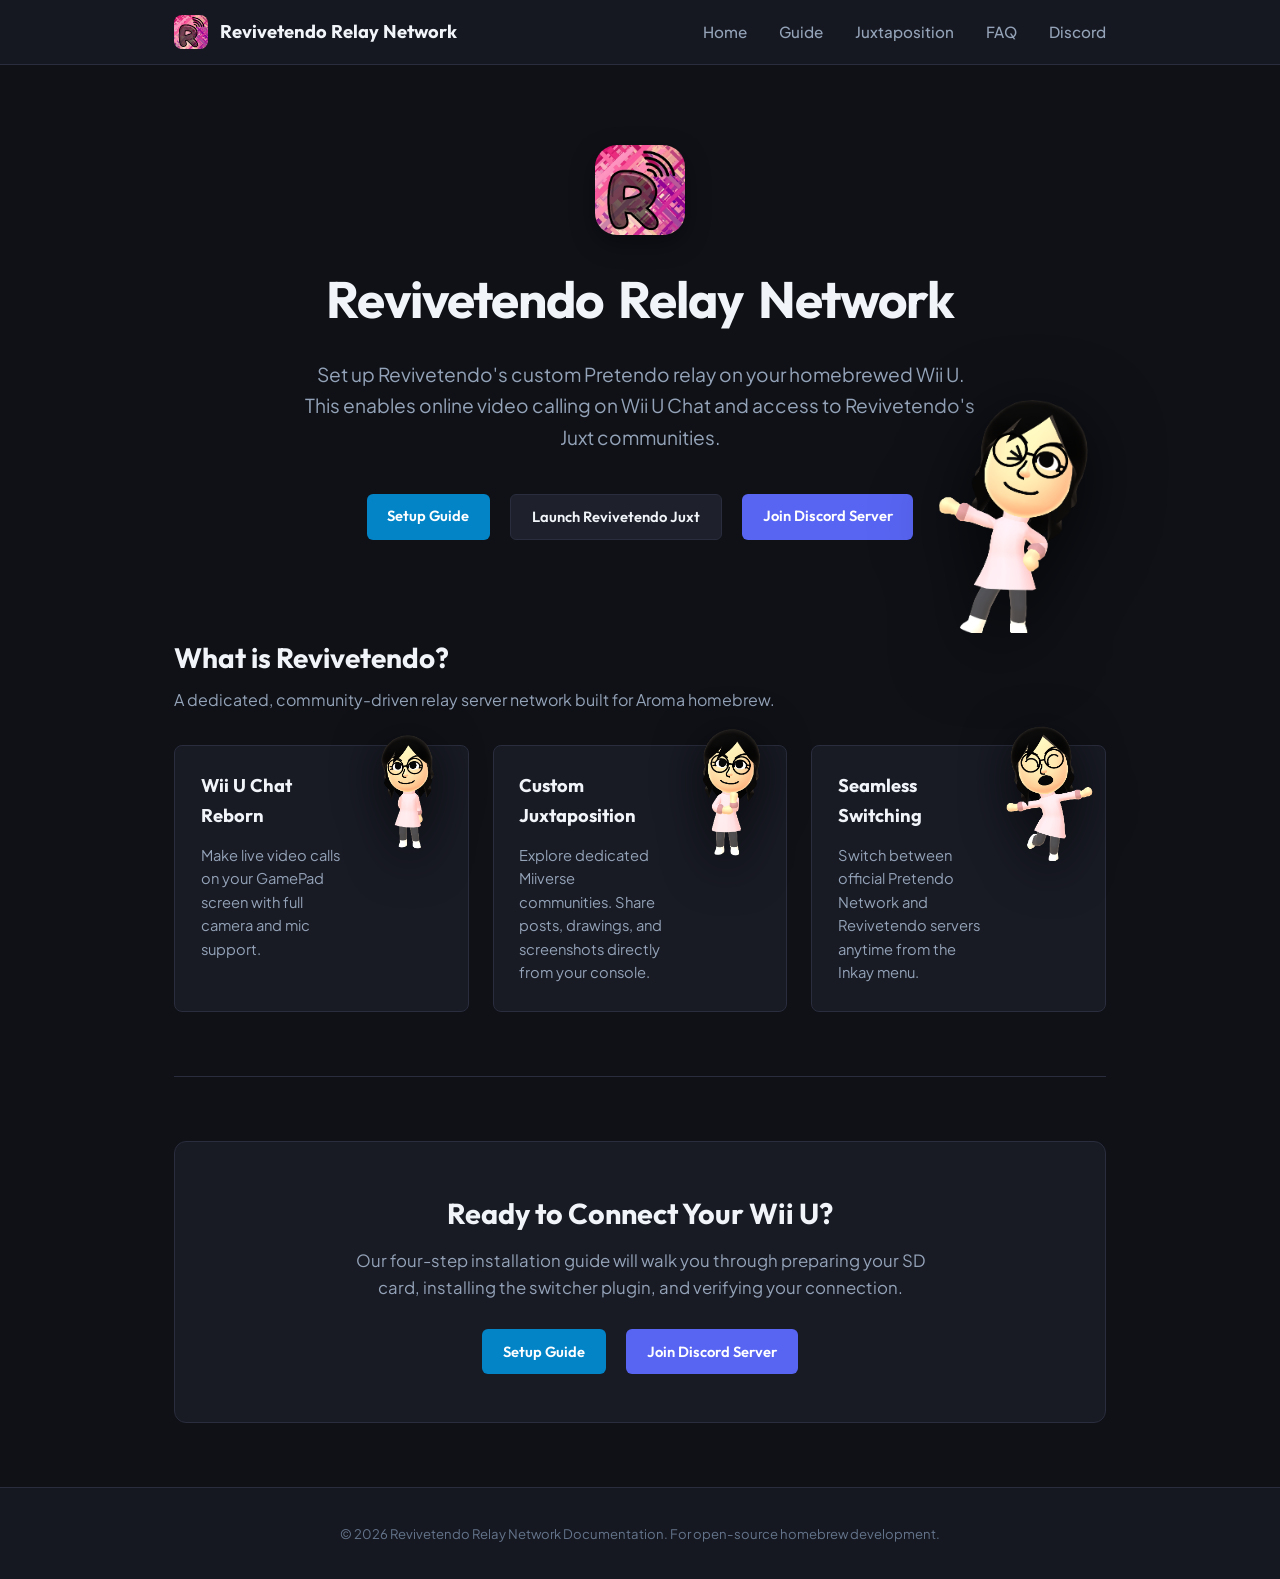
==== commit a8b7aa79: "Simplify feature card paragraph text on landing page for punchy, effortless reading" ====
--- a/index.html
+++ b/index.html
@@ -72,19 +72,19 @@
           <div class="feature-card has-mii stagger-in" style="--stagger-order: 4;">
             <img src="images/one_hand_on_the_back_mii.png" alt="Greeting Mii" class="mii-card-corner">
             <h3>Wii U Chat Reborn</h3>
-            <p>Live video calling right on your GamePad with working camera and microphone support.</p>
+            <p>Make live video calls on your GamePad screen with full camera and mic support.</p>
           </div>
 
           <div class="feature-card has-mii stagger-in" style="--stagger-order: 5;">
             <img src="images/thinking_mii.png" alt="Thinking Mii" class="mii-card-corner">
             <h3>Custom Juxtaposition</h3>
-            <p>Explore dedicated Miiverse communities. Share posts, screenshots, and drawings right from your console.</p>
+            <p>Explore dedicated Miiverse communities. Share posts, drawings, and screenshots directly from your console.</p>
           </div>
 
           <div class="feature-card has-mii stagger-in" style="--stagger-order: 6;">
             <img src="images/happy_mii.png" alt="Happy Mii" class="mii-card-corner">
             <h3>Seamless Switching</h3>
-            <p>Switch between official Pretendo and Revivetendo servers anytime from the Inkay menu.</p>
+            <p>Switch between official Pretendo Network and Revivetendo servers anytime from the Inkay menu.</p>
           </div>
         </div>
       </section>
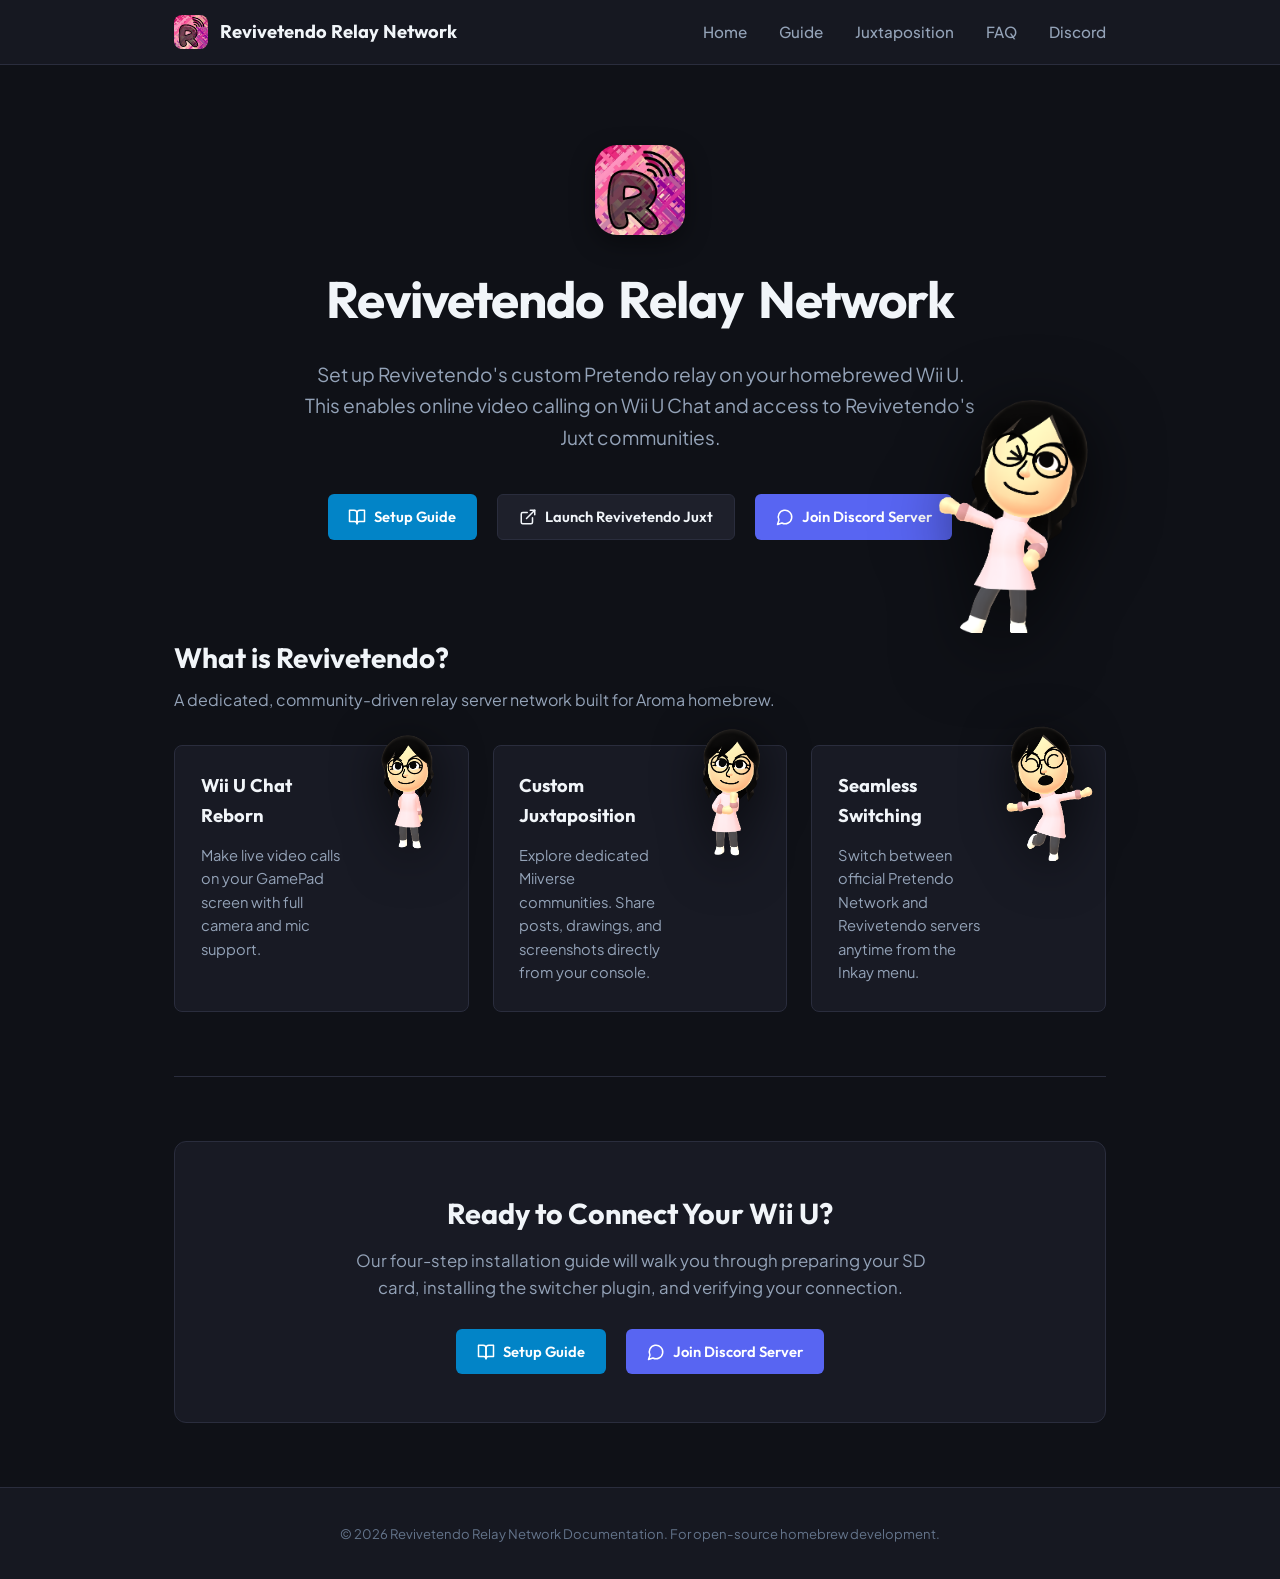
==== commit bed33742: "Add crisp Lucide SVG icons to all action buttons across landing page and setup guide" ====
--- a/index.html
+++ b/index.html
@@ -50,13 +50,13 @@
 
         <div class="hero-buttons stagger-in" style="--stagger-order: 1;">
           <a href="guide.html" class="btn btn-primary">
-            Setup Guide
+            <svg class="lucide lucide-book-open" xmlns="http://www.w3.org/2000/svg" width="18" height="18" viewBox="0 0 24 24" fill="none" stroke="currentColor" stroke-width="2" stroke-linecap="round" stroke-linejoin="round"><path d="M2 3h6a4 4 0 0 1 4 4v14a3 3 0 0 0-3-3H2z"/><path d="M22 3h-6a4 4 0 0 0-4 4v14a3 3 0 0 1 3-3h7z"/></svg> Setup Guide
           </a>
           <a href="https://olv-web.nicochristmann.net/" target="_blank" rel="noopener noreferrer" class="btn btn-secondary">
-            Launch Revivetendo Juxt
+            <svg class="lucide lucide-external-link" xmlns="http://www.w3.org/2000/svg" width="18" height="18" viewBox="0 0 24 24" fill="none" stroke="currentColor" stroke-width="2" stroke-linecap="round" stroke-linejoin="round"><path d="M15 3h6v6"/><path d="M10 14 21 3"/><path d="M18 13v6a2 2 0 0 1-2 2H5a2 2 0 0 1-2-2V8a2 2 0 0 1 2-2h6"/></svg> Launch Revivetendo Juxt
           </a>
           <a href="https://discord.gg/hbrHNpaX47" target="_blank" rel="noopener noreferrer" class="btn btn-discord">
-            Join Discord Server
+            <svg class="lucide lucide-message-circle" xmlns="http://www.w3.org/2000/svg" width="18" height="18" viewBox="0 0 24 24" fill="none" stroke="currentColor" stroke-width="2" stroke-linecap="round" stroke-linejoin="round"><path d="M7.9 20A9 9 0 1 0 4 16.1L2 22Z"/></svg> Join Discord Server
           </a>
         </div>
       </section>
@@ -94,8 +94,12 @@
         <h2>Ready to Connect Your Wii U?</h2>
         <p>Our four-step installation guide will walk you through preparing your SD card, installing the switcher plugin, and verifying your connection.</p>
         <div class="hero-buttons">
-          <a href="guide.html" class="btn btn-primary">Setup Guide</a>
-          <a href="https://discord.gg/hbrHNpaX47" target="_blank" rel="noopener noreferrer" class="btn btn-discord">Join Discord Server</a>
+          <a href="guide.html" class="btn btn-primary">
+            <svg class="lucide lucide-book-open" xmlns="http://www.w3.org/2000/svg" width="18" height="18" viewBox="0 0 24 24" fill="none" stroke="currentColor" stroke-width="2" stroke-linecap="round" stroke-linejoin="round"><path d="M2 3h6a4 4 0 0 1 4 4v14a3 3 0 0 0-3-3H2z"/><path d="M22 3h-6a4 4 0 0 0-4 4v14a3 3 0 0 1 3-3h7z"/></svg> Setup Guide
+          </a>
+          <a href="https://discord.gg/hbrHNpaX47" target="_blank" rel="noopener noreferrer" class="btn btn-discord">
+            <svg class="lucide lucide-message-circle" xmlns="http://www.w3.org/2000/svg" width="18" height="18" viewBox="0 0 24 24" fill="none" stroke="currentColor" stroke-width="2" stroke-linecap="round" stroke-linejoin="round"><path d="M7.9 20A9 9 0 1 0 4 16.1L2 22Z"/></svg> Join Discord Server
+          </a>
         </div>
       </section>
     </div>
--- a/style.css
+++ b/style.css
@@ -317,7 +317,10 @@
 a.btn,
 .feature-card a.btn,
 .action-box a.btn {
-  display: inline-block;
+  display: inline-flex;
+  align-items: center;
+  justify-content: center;
+  gap: 0.5rem;
   padding: 0.65rem 1.3rem;
   border-radius: 6px;
   font-family: var(--font-main);
@@ -329,6 +332,11 @@
   background-color: var(--accent-cyan);
   color: #ffffff !important;
   transition: background-color 0.15s ease, border-color 0.15s ease;
+}
+
+.lucide {
+  flex-shrink: 0;
+  vertical-align: middle;
 }
 
 .btn:hover,
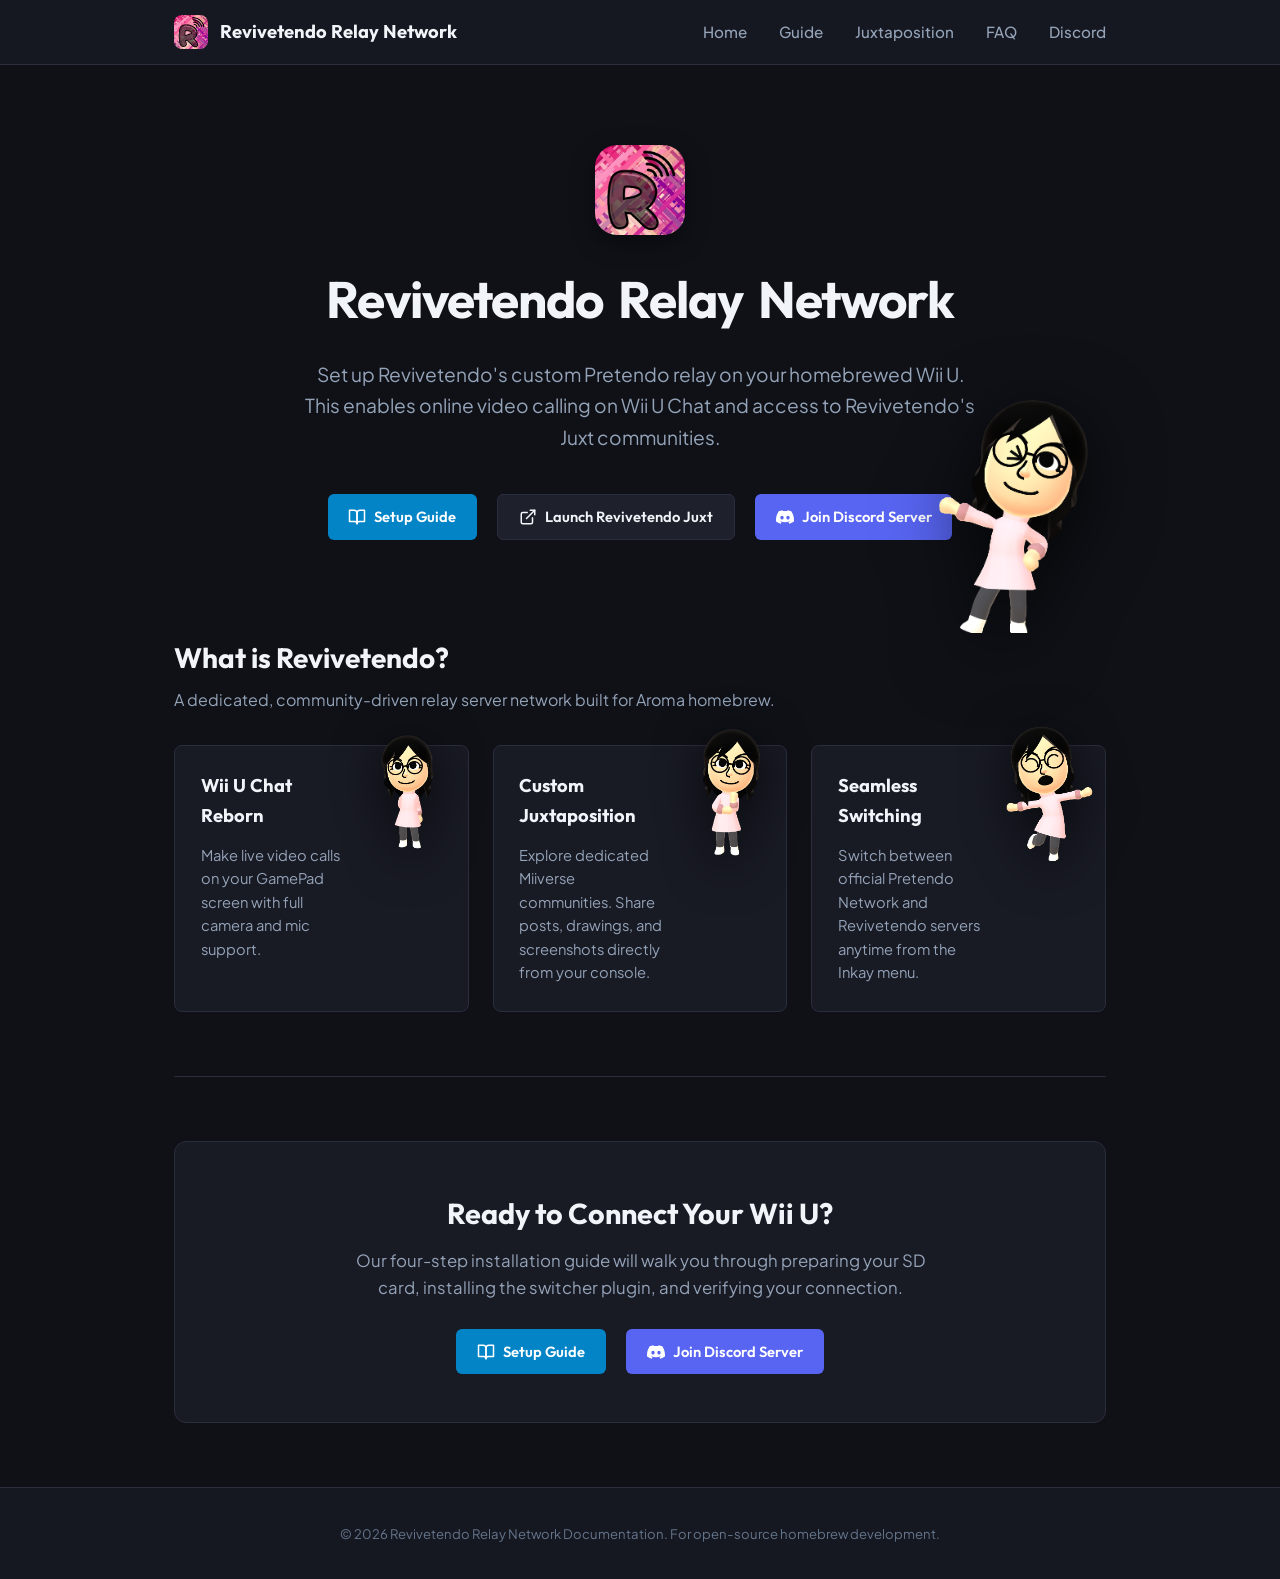
==== commit 4b414de6: "Use real official Discord logo SVG path inside Join Discord Server buttons" ====
--- a/index.html
+++ b/index.html
@@ -56,7 +56,7 @@
             <svg class="lucide lucide-external-link" xmlns="http://www.w3.org/2000/svg" width="18" height="18" viewBox="0 0 24 24" fill="none" stroke="currentColor" stroke-width="2" stroke-linecap="round" stroke-linejoin="round"><path d="M15 3h6v6"/><path d="M10 14 21 3"/><path d="M18 13v6a2 2 0 0 1-2 2H5a2 2 0 0 1-2-2V8a2 2 0 0 1 2-2h6"/></svg> Launch Revivetendo Juxt
           </a>
           <a href="https://discord.gg/hbrHNpaX47" target="_blank" rel="noopener noreferrer" class="btn btn-discord">
-            <svg class="lucide lucide-message-circle" xmlns="http://www.w3.org/2000/svg" width="18" height="18" viewBox="0 0 24 24" fill="none" stroke="currentColor" stroke-width="2" stroke-linecap="round" stroke-linejoin="round"><path d="M7.9 20A9 9 0 1 0 4 16.1L2 22Z"/></svg> Join Discord Server
+            <svg class="lucide lucide-discord" xmlns="http://www.w3.org/2000/svg" width="18" height="18" viewBox="0 0 24 24" fill="currentColor"><path d="M20.317 4.37a19.791 19.791 0 0 0-4.885-1.515.074.074 0 0 0-.079.037c-.21.375-.444.864-.608 1.25a18.27 18.27 0 0 0-5.487 0 12.64 12.64 0 0 0-.617-1.25.077.077 0 0 0-.079-.037A19.736 19.736 0 0 0 3.677 4.37a.07.07 0 0 0-.032.027C.533 9.046-.32 13.58.099 18.057a.082.082 0 0 0 .031.057 19.9 19.9 0 0 0 5.993 3.03.078.078 0 0 0 .084-.028c.462-.63.874-1.295 1.226-1.994.021-.041.001-.09-.041-.106a13.107 13.107 0 0 1-1.872-.892.077.077 0 0 1-.008-.128 10.2 10.2 0 0 0 .372-.292.074.074 0 0 1 .077-.01c3.928 1.793 8.18 1.793 12.061 0a.074.074 0 0 1 .078.01c.12.098.246.198.373.292a.077.077 0 0 1-.006.127 12.299 12.299 0 0 1-1.873.892.077.077 0 0 0-.041.107c.36.698.772 1.362 1.225 1.993a.076.076 0 0 0 .084.028 19.839 19.839 0 0 0 6.002-3.03.077.077 0 0 0 .032-.054c.5-5.177-.838-9.674-3.549-13.66a.061.061 0 0 0-.031-.028zM8.02 15.33c-1.183 0-2.157-1.085-2.157-2.419 0-1.333.956-2.419 2.157-2.419 1.21 0 2.176 1.096 2.157 2.42 0 1.333-.956 2.418-2.157 2.418zm7.975 0c-1.183 0-2.157-1.085-2.157-2.419 0-1.333.955-2.419 2.157-2.419 1.21 0 2.176 1.096 2.157 2.42 0 1.333-.946 2.418-2.157 2.418z"/></svg> Join Discord Server
           </a>
         </div>
       </section>
@@ -98,7 +98,7 @@
             <svg class="lucide lucide-book-open" xmlns="http://www.w3.org/2000/svg" width="18" height="18" viewBox="0 0 24 24" fill="none" stroke="currentColor" stroke-width="2" stroke-linecap="round" stroke-linejoin="round"><path d="M2 3h6a4 4 0 0 1 4 4v14a3 3 0 0 0-3-3H2z"/><path d="M22 3h-6a4 4 0 0 0-4 4v14a3 3 0 0 1 3-3h7z"/></svg> Setup Guide
           </a>
           <a href="https://discord.gg/hbrHNpaX47" target="_blank" rel="noopener noreferrer" class="btn btn-discord">
-            <svg class="lucide lucide-message-circle" xmlns="http://www.w3.org/2000/svg" width="18" height="18" viewBox="0 0 24 24" fill="none" stroke="currentColor" stroke-width="2" stroke-linecap="round" stroke-linejoin="round"><path d="M7.9 20A9 9 0 1 0 4 16.1L2 22Z"/></svg> Join Discord Server
+            <svg class="lucide lucide-discord" xmlns="http://www.w3.org/2000/svg" width="18" height="18" viewBox="0 0 24 24" fill="currentColor"><path d="M20.317 4.37a19.791 19.791 0 0 0-4.885-1.515.074.074 0 0 0-.079.037c-.21.375-.444.864-.608 1.25a18.27 18.27 0 0 0-5.487 0 12.64 12.64 0 0 0-.617-1.25.077.077 0 0 0-.079-.037A19.736 19.736 0 0 0 3.677 4.37a.07.07 0 0 0-.032.027C.533 9.046-.32 13.58.099 18.057a.082.082 0 0 0 .031.057 19.9 19.9 0 0 0 5.993 3.03.078.078 0 0 0 .084-.028c.462-.63.874-1.295 1.226-1.994.021-.041.001-.09-.041-.106a13.107 13.107 0 0 1-1.872-.892.077.077 0 0 1-.008-.128 10.2 10.2 0 0 0 .372-.292.074.074 0 0 1 .077-.01c3.928 1.793 8.18 1.793 12.061 0a.074.074 0 0 1 .078.01c.12.098.246.198.373.292a.077.077 0 0 1-.006.127 12.299 12.299 0 0 1-1.873.892.077.077 0 0 0-.041.107c.36.698.772 1.362 1.225 1.993a.076.076 0 0 0 .084.028 19.839 19.839 0 0 0 6.002-3.03.077.077 0 0 0 .032-.054c.5-5.177-.838-9.674-3.549-13.66a.061.061 0 0 0-.031-.028zM8.02 15.33c-1.183 0-2.157-1.085-2.157-2.419 0-1.333.956-2.419 2.157-2.419 1.21 0 2.176 1.096 2.157 2.42 0 1.333-.956 2.418-2.157 2.418zm7.975 0c-1.183 0-2.157-1.085-2.157-2.419 0-1.333.955-2.419 2.157-2.419 1.21 0 2.176 1.096 2.157 2.42 0 1.333-.946 2.418-2.157 2.418z"/></svg> Join Discord Server
           </a>
         </div>
       </section>
